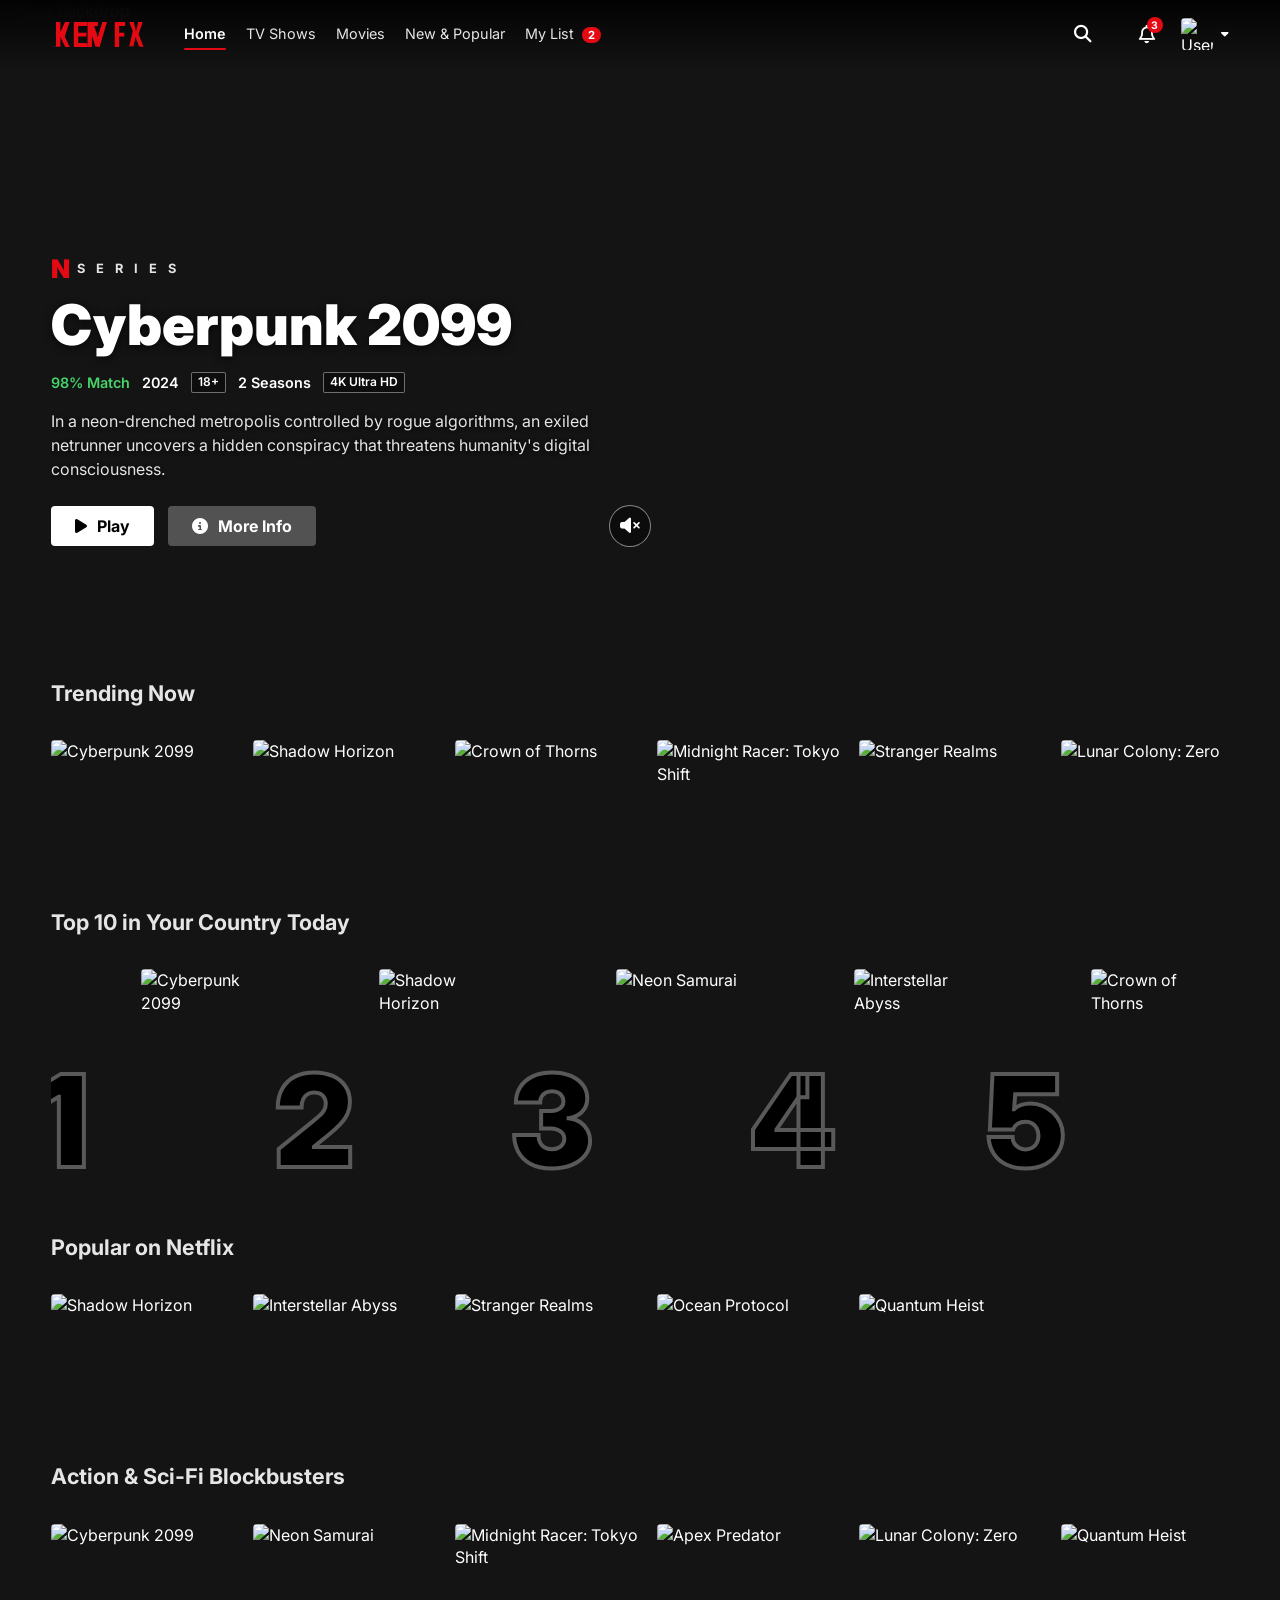
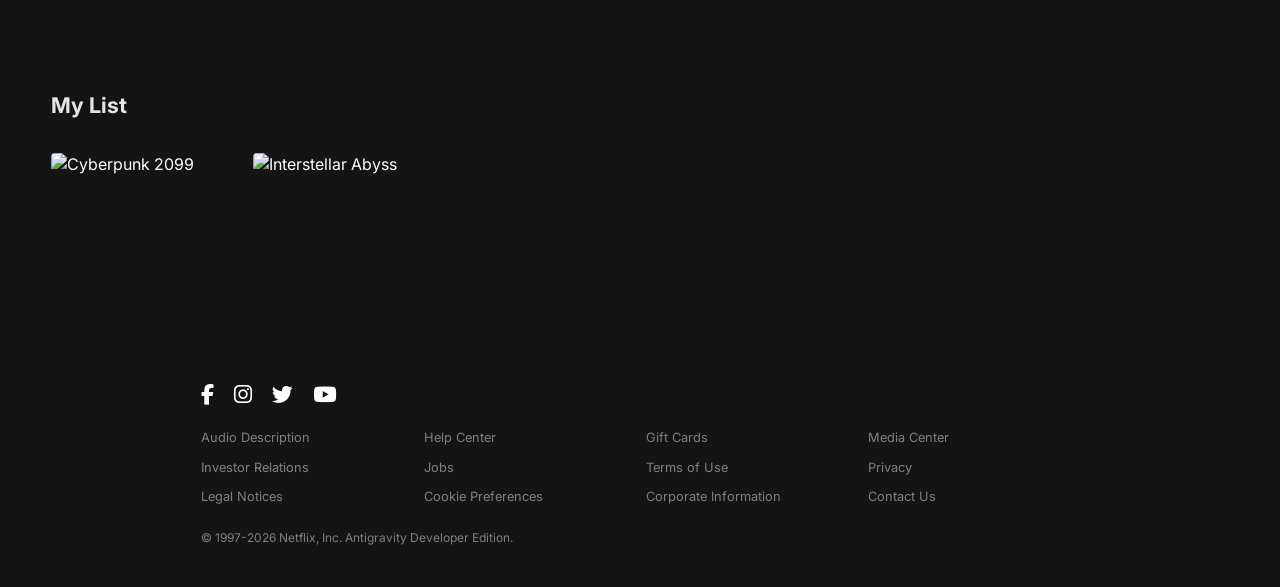
==== Netflix/index.html @ 52d7e874 "clone" ====
<!DOCTYPE html>
<html lang="en">
<head>
    <meta charset="UTF-8">
    <meta name="viewport" content="width=device-width, initial-scale=1.0">
    <title>Netflix Clone - Watch TV Shows Online, Watch Movies Online</title>
    <meta name="description" content="A pixel-perfect, responsive Netflix clone featuring top movies, trending TV shows, interactive hero previews, search, and detailed modal views.">
    <!-- Google Fonts: Inter -->
    <link rel="preconnect" href="https://fonts.googleapis.com">
    <link rel="preconnect" href="https://fonts.gstatic.com" crossorigin>
    <link href="https://fonts.googleapis.com/css2?family=Inter:wght@300;400;500;600;700;800;900&display=swap" rel="stylesheet">
    <!-- FontAwesome 6 Icons -->
    <link rel="stylesheet" href="https://cdnjs.cloudflare.com/ajax/libs/font-awesome/6.5.1/css/all.min.css" integrity="sha512-DTOQO9RWCH3ppGqcWaEA1BIZOC6xxalwEsw9c2QQeAIftl+Vegovlnee1c9QX4TctnWMn13TZye+giMm8e2LwA==" crossorigin="anonymous" referrerpolicy="no-referrer" />
    <link rel="stylesheet" href="style.css">
</head>
<body>

    <!-- Header Navigation -->
    <header class="navbar" id="navbar">
        <div class="navbar-left">
            <!-- Netflix Logo -->
            <a href="#" class="logo-link" id="logoLink">
                <svg class="netflix-logo" viewBox="0 0 111 30" aria-label="Netflix">
                    <path fill="#E50914" d="M105.062 14.28L111 30c-1.75-.25-3.5-.5-5.25-.625L101.438 18l-2.625 11.25c-1.625-.125-3.375-.125-5 0l4.375-18.375L93.75 0h5.625l2.625 11.25L104.625 0h5.5l-5.063 14.28zM76.5 0v30c1.75-.125 3.5-.125 5.25 0V17.5h6.125V13H81.75V4.75h7.25V0H76.5zm-14.875 0l-5.625 18.25L50.375 0h-5.75l8.5 29.375c1.75.125 3.5.25 5.25.5L67.125 0h-5.5zm-17.75 0v30c1.75-.125 3.5-.125 5.25 0V17.5h5.875V13h-5.875V4.75h7.125V0h-12.375zm-16.5 0v30c5.375-.25 10.875 0 16.25.375V25.5c-3.625-.25-7.375-.375-11-.25V17.5h9.875V13h-9.875V4.75h10.875V0h-16.125zM0 30c3.75-.25 7.5-.375 11.25-.25V18.125l5.875 11.75c1.875.125 3.75.375 5.625.625L16.5 17.5 22.25 0h-5.5l-5.5 12.375V0H6v30H0z"/>
                </svg>
            </a>
            
            <!-- Primary Navigation Links -->
            <nav class="nav-links">
                <a href="#" class="nav-item active" data-category="all">Home</a>
                <a href="#" class="nav-item" data-category="tv">TV Shows</a>
                <a href="#" class="nav-item" data-category="movies">Movies</a>
                <a href="#" class="nav-item" data-category="new">New & Popular</a>
                <a href="#" class="nav-item" data-category="mylist">My List <span class="badge-count" id="myListCount">0</span></a>
            </nav>
        </div>

        <div class="navbar-right">
            <!-- Search Bar -->
            <div class="search-box" id="searchBox">
                <button class="search-btn" id="searchBtn" aria-label="Search">
                    <i class="fa-solid fa-magnifying-glass"></i>
                </button>
                <input type="text" class="search-input" id="searchInput" placeholder="Titles, people, genres..." aria-label="Search Input">
                <button class="clear-search-btn" id="clearSearchBtn" aria-label="Clear Search">
                    <i class="fa-solid fa-xmark"></i>
                </button>
            </div>

            <!-- Notifications -->
            <div class="notification-wrapper">
                <button class="icon-btn" id="notificationBtn" aria-label="Notifications">
                    <i class="fa-regular fa-bell"></i>
                    <span class="notification-badge">3</span>
                </button>
                <div class="notification-dropdown" id="notificationDropdown">
                    <div class="notification-header">Latest Releases</div>
                    <div class="notification-item">
                        <img src="https://images.unsplash.com/photo-1536440136628-849c177e76a1?w=100&auto=format&fit=crop&q=80" alt="Thumb">
                        <div class="notification-text">
                            <strong>Cyberpunk 2099</strong>
                            <span>New Season Out Now</span>
                            <small>2 hours ago</small>
                        </div>
                    </div>
                    <div class="notification-item">
                        <img src="https://images.unsplash.com/photo-1518709268805-4e9042af9f23?w=100&auto=format&fit=crop&q=80" alt="Thumb">
                        <div class="notification-text">
                            <strong>Shadow Horizon</strong>
                            <span>Trending #1 Movie Today</span>
                            <small>1 day ago</small>
                        </div>
                    </div>
                    <div class="notification-item">
                        <img src="https://images.unsplash.com/photo-1578632767115-351597cf2477?w=100&auto=format&fit=crop&q=80" alt="Thumb">
                        <div class="notification-text">
                            <strong>Neon Genesis: Legacy</strong>
                            <span>Added to your notifications</span>
                            <small>3 days ago</small>
                        </div>
                    </div>
                </div>
            </div>

            <!-- User Profile Avatar & Dropdown -->
            <div class="profile-wrapper" id="profileWrapper">
                <div class="profile-trigger" id="profileTrigger">
                    <img src="https://upload.wikimedia.org/wikipedia/commons/0/0b/Netflix-avatar.png" alt="User Profile" class="profile-avatar">
                    <i class="fa-solid fa-caret-down dropdown-arrow"></i>
                </div>
                <div class="profile-dropdown" id="profileDropdown">
                    <div class="profile-list">
                        <div class="profile-item">
                            <img src="https://upload.wikimedia.org/wikipedia/commons/0/0b/Netflix-avatar.png" alt="Avatar">
                            <span>Alexander</span>
                        </div>
                        <div class="profile-item">
                            <img src="https://images.unsplash.com/photo-1534528741775-53994a69daeb?w=50&auto=format&fit=crop&q=80" alt="Avatar Kids">
                            <span>Kids</span>
                        </div>
                    </div>
                    <hr class="dropdown-divider">
                    <a href="#" class="dropdown-link"><i class="fa-solid fa-pen"></i> Manage Profiles</a>
                    <a href="#" class="dropdown-link"><i class="fa-solid fa-user"></i> Account</a>
                    <a href="#" class="dropdown-link"><i class="fa-regular fa-circle-question"></i> Help Center</a>
                    <hr class="dropdown-divider">
                    <a href="#" class="dropdown-link text-center signout-link">Sign Out of Netflix</a>
                </div>
            </div>
        </div>
    </header>

    <!-- Main Container -->
    <main class="main-content">
        
        <!-- Hero Featured Banner Section -->
        <section class="hero" id="heroSection">
            <!-- Background Image & Video Overlay -->
            <div class="hero-bg-container">
                <img src="" alt="Hero Backdrop" class="hero-bg-img" id="heroBgImg">
                <video class="hero-video" id="heroVideo" loop muted playsinline></video>
                <div class="hero-vignette"></div>
                <div class="hero-bottom-fade"></div>
            </div>

            <!-- Hero Text Content -->
            <div class="hero-content">
                <div class="hero-series-badge">
                    <span class="n-logo-text">N</span>
                    <span class="series-label">S E R I E S</span>
                </div>
                <h1 class="hero-title" id="heroTitle">Cyberpunk 2099</h1>
                
                <div class="hero-meta">
                    <span class="meta-match" id="heroMatch">98% Match</span>
                    <span class="meta-year" id="heroYear">2024</span>
                    <span class="meta-rating" id="heroRating">18+</span>
                    <span class="meta-duration" id="heroDuration">2 Seasons</span>
                    <span class="meta-quality">4K Ultra HD</span>
                </div>

                <p class="hero-synopsis" id="heroSynopsis">
                    In a neon-drenched metropolis controlled by rogue algorithms, an exiled netrunner uncovers a hidden conspiracy that threatens humanity's digital consciousness.
                </p>

                <div class="hero-actions">
                    <button class="btn btn-play" id="heroPlayBtn">
                        <i class="fa-solid fa-play"></i> Play
                    </button>
                    <button class="btn btn-info" id="heroInfoBtn">
                        <i class="fa-solid fa-circle-info"></i> More Info
                    </button>
                    <button class="btn-sound" id="heroSoundBtn" aria-label="Toggle Sound">
                        <i class="fa-solid fa-volume-xmark" id="heroSoundIcon"></i>
                    </button>
                </div>
            </div>
        </section>

        <!-- Search Results Grid (Hidden by default) -->
        <section class="search-results-container hidden" id="searchResultsSection">
            <h2 class="section-heading">Search Results for "<span id="searchQueryLabel"></span>"</h2>
            <div class="search-grid" id="searchGrid"></div>
            <div class="no-results hidden" id="noResultsMsg">
                <i class="fa-solid fa-film"></i>
                <p>No movies or TV shows found matching your search.</p>
            </div>
        </section>

        <!-- Content Rows Section -->
        <div class="rows-container" id="rowsContainer">
            <!-- Dynamic rows will be inserted here by JavaScript -->
        </div>

    </main>

    <!-- Interactive "More Info" Modal Window -->
    <div class="modal-overlay hidden" id="infoModal">
        <div class="modal-card">
            <button class="modal-close-btn" id="modalCloseBtn" aria-label="Close Modal">
                <i class="fa-solid fa-xmark"></i>
            </button>
            
            <!-- Modal Header Banner -->
            <div class="modal-hero">
                <img src="" alt="Modal Backdrop" class="modal-bg-img" id="modalBgImg">
                <video class="modal-video" id="modalVideo" loop muted playsinline></video>
                <div class="modal-hero-fade"></div>
                <div class="modal-hero-content">
                    <h2 class="modal-title" id="modalTitle">Title</h2>
                    <div class="modal-actions">
                        <button class="btn btn-play" id="modalPlayBtn">
                            <i class="fa-solid fa-play"></i> Play
                        </button>
                        <button class="btn-icon" id="modalAddListBtn" title="Add to My List">
                            <i class="fa-solid fa-plus" id="modalAddListIcon"></i>
                        </button>
                        <button class="btn-icon" id="modalLikeBtn" title="I like this">
                            <i class="fa-regular fa-thumbs-up" id="modalLikeIcon"></i>
                        </button>
                        <button class="btn-sound modal-sound-btn" id="modalSoundBtn">
                            <i class="fa-solid fa-volume-xmark" id="modalSoundIcon"></i>
                        </button>
                    </div>
                </div>
            </div>

            <!-- Modal Body Details -->
            <div class="modal-body">
                <div class="modal-details-grid">
                    <div class="modal-left">
                        <div class="modal-meta-row">
                            <span class="meta-match" id="modalMatch">98% Match</span>
                            <span class="meta-year" id="modalYear">2024</span>
                            <span class="meta-rating" id="modalRating">18+</span>
                            <span class="meta-duration" id="modalDuration">1h 55m</span>
                            <span class="meta-badge">HD</span>
                        </div>
                        <p class="modal-synopsis" id="modalSynopsis">Movie overview description goes here.</p>
                    </div>

                    <div class="modal-right">
                        <div class="modal-info-item">
                            <span class="info-label">Cast:</span>
                            <span class="info-value" id="modalCast">Actor 1, Actor 2</span>
                        </div>
                        <div class="modal-info-item">
                            <span class="info-label">Genres:</span>
                            <span class="info-value" id="modalGenres">Sci-Fi, Thriller</span>
                        </div>
                        <div class="modal-info-item">
                            <span class="info-label">This show is:</span>
                            <span class="info-value" id="modalMood">Mind-bending, Sci-Fi, Action</span>
                        </div>
                    </div>
                </div>

                <!-- Similar Titles Section -->
                <div class="modal-similar-section">
                    <h3 class="similar-title-heading">More Like This</h3>
                    <div class="similar-grid" id="similarGrid"></div>
                </div>
            </div>
        </div>
    </div>

    <!-- Footer -->
    <footer class="footer">
        <div class="footer-socials">
            <a href="#" aria-label="Facebook"><i class="fa-brands fa-facebook-f"></i></a>
            <a href="#" aria-label="Instagram"><i class="fa-brands fa-instagram"></i></a>
            <a href="#" aria-label="Twitter"><i class="fa-brands fa-twitter"></i></a>
            <a href="#" aria-label="YouTube"><i class="fa-brands fa-youtube"></i></a>
        </div>

        <ul class="footer-links">
            <li><a href="#">Audio Description</a></li>
            <li><a href="#">Help Center</a></li>
            <li><a href="#">Gift Cards</a></li>
            <li><a href="#">Media Center</a></li>
            <li><a href="#">Investor Relations</a></li>
            <li><a href="#">Jobs</a></li>
            <li><a href="#">Terms of Use</a></li>
            <li><a href="#">Privacy</a></li>
            <li><a href="#">Legal Notices</a></li>
            <li><a href="#">Cookie Preferences</a></li>
            <li><a href="#">Corporate Information</a></li>
            <li><a href="#">Contact Us</a></li>
        </ul>

        <div class="footer-copyright">
            &copy; 1997-2026 Netflix, Inc. Antigravity Developer Edition.
        </div>
    </footer>

    <script src="script.js"></script>
</body>
</html>
---- Netflix/style.css ----
/* ==========================================================================
   NETFLIX CLONE DESIGN SYSTEM & STYLESHEET
   ========================================================================== */

/* --------------------------------------------------------------------------
   1. CSS VARIABLES & RESET
   -------------------------------------------------------------------------- */
:root {
    --netflix-black: #141414;
    --netflix-red: #E50914;
    --netflix-red-hover: #f40612;
    --card-bg: #181818;
    --card-hover-bg: #262626;
    --text-primary: #FFFFFF;
    --text-secondary: #E5E5E5;
    --text-muted: #808080;
    --btn-gray: rgba(109, 109, 110, 0.7);
    --btn-gray-hover: rgba(109, 109, 110, 0.4);
    --nav-height: 68px;
    --transition-fast: 0.2s cubic-bezier(0.25, 0.46, 0.45, 0.94);
    --transition-normal: 0.3s cubic-bezier(0.25, 0.46, 0.45, 0.94);
    --font-family: 'Inter', -apple-system, BlinkMacSystemFont, 'Segoe UI', Roboto, sans-serif;
}

*, *::before, *::after {
    box-sizing: border-box;
    margin: 0;
    padding: 0;
}

html {
    scroll-behavior: smooth;
    font-size: 16px;
}

body {
    background-color: var(--netflix-black);
    color: var(--text-primary);
    font-family: var(--font-family);
    -webkit-font-smoothing: antialiased;
    -moz-osx-font-smoothing: grayscale;
    overflow-x: hidden;
    line-height: 1.4;
}

/* Custom Scrollbar */
::-webkit-scrollbar {
    width: 8px;
    height: 8px;
}
::-webkit-scrollbar-track {
    background: #141414;
}
::-webkit-scrollbar-thumb {
    background: #333333;
    border-radius: 4px;
}
::-webkit-scrollbar-thumb:hover {
    background: #555555;
}

/* Utility Utility Classes */
.hidden {
    display: none !important;
}

a {
    color: inherit;
    text-decoration: none;
}

button {
    font-family: inherit;
    cursor: pointer;
    border: none;
    outline: none;
    background: none;
}

/* --------------------------------------------------------------------------
   2. STICKY HEADER NAVIGATION
   -------------------------------------------------------------------------- */
.navbar {
    position: fixed;
    top: 0;
    left: 0;
    right: 0;
    height: var(--nav-height);
    padding: 0 4%;
    display: flex;
    align-items: center;
    justify-content: space-between;
    z-index: 1000;
    background: linear-gradient(180deg, rgba(0, 0, 0, 0.85) 0%, rgba(0, 0, 0, 0) 100%);
    transition: background-color var(--transition-normal);
}

.navbar.scrolled {
    background-color: var(--netflix-black);
    box-shadow: 0 2px 10px rgba(0, 0, 0, 0.8);
}

.navbar-left {
    display: flex;
    align-items: center;
    gap: 40px;
}

.netflix-logo {
    height: 25px;
    width: auto;
    display: block;
    transition: transform var(--transition-fast);
}

.netflix-logo:hover {
    transform: scale(1.03);
}

.nav-links {
    display: flex;
    align-items: center;
    gap: 20px;
}

.nav-item {
    font-size: 0.9rem;
    color: var(--text-secondary);
    font-weight: 400;
    transition: color var(--transition-fast);
    position: relative;
}

.nav-item:hover, .nav-item.active {
    color: var(--text-primary);
    font-weight: 600;
}

.nav-item.active::after {
    content: '';
    position: absolute;
    bottom: -6px;
    left: 0;
    right: 0;
    height: 2px;
    background-color: var(--netflix-red);
    border-radius: 2px;
}

.badge-count {
    background-color: var(--netflix-red);
    color: var(--text-primary);
    font-size: 0.7rem;
    font-weight: 700;
    padding: 1px 6px;
    border-radius: 10px;
    margin-left: 4px;
}

/* Navbar Right Actions */
.navbar-right {
    display: flex;
    align-items: center;
    gap: 22px;
}

/* Search Box */
.search-box {
    display: flex;
    align-items: center;
    background: transparent;
    border: 1px solid transparent;
    padding: 4px 8px;
    border-radius: 4px;
    transition: all var(--transition-normal);
    position: relative;
}

.search-box.active {
    background: rgba(0, 0, 0, 0.85);
    border-color: rgba(255, 255, 255, 0.8);
    width: 250px;
}

.search-btn {
    color: var(--text-primary);
    font-size: 1.1rem;
    display: flex;
    align-items: center;
    justify-content: center;
    padding: 4px;
}

.search-input {
    background: transparent;
    border: none;
    outline: none;
    color: var(--text-primary);
    font-size: 0.85rem;
    width: 0;
    opacity: 0;
    transition: width var(--transition-normal), opacity var(--transition-normal);
    margin-left: 8px;
}

.search-box.active .search-input {
    width: 170px;
    opacity: 1;
}

.clear-search-btn {
    color: var(--text-muted);
    font-size: 0.9rem;
    display: none;
    padding: 4px;
}

.search-box.active .clear-search-btn.show {
    display: flex;
}

/* Notifications Dropdown */
.notification-wrapper {
    position: relative;
}

.icon-btn {
    color: var(--text-primary);
    font-size: 1.15rem;
    position: relative;
    padding: 4px;
    transition: color var(--transition-fast);
}

.icon-btn:hover {
    color: var(--text-secondary);
}

.notification-badge {
    position: absolute;
    top: -2px;
    right: -4px;
    background-color: var(--netflix-red);
    color: #fff;
    font-size: 0.65rem;
    font-weight: 700;
    width: 16px;
    height: 16px;
    border-radius: 50%;
    display: flex;
    align-items: center;
    justify-content: center;
}

.notification-dropdown {
    position: absolute;
    top: 38px;
    right: 0;
    width: 320px;
    background: rgba(18, 18, 18, 0.95);
    backdrop-filter: blur(10px);
    border: 1px solid rgba(255, 255, 255, 0.15);
    border-radius: 4px;
    display: none;
    flex-direction: column;
    z-index: 1001;
    box-shadow: 0 8px 24px rgba(0,0,0,0.9);
}

.notification-wrapper:hover .notification-dropdown,
.notification-dropdown.active {
    display: flex;
}

.notification-header {
    padding: 12px 16px;
    font-size: 0.85rem;
    font-weight: 700;
    border-bottom: 1px solid rgba(255, 255, 255, 0.1);
    color: var(--text-secondary);
}

.notification-item {
    display: flex;
    align-items: center;
    gap: 12px;
    padding: 12px 16px;
    border-bottom: 1px solid rgba(255, 255, 255, 0.05);
    transition: background var(--transition-fast);
    cursor: pointer;
}

.notification-item:hover {
    background: rgba(255, 255, 255, 0.08);
}

.notification-item img {
    width: 60px;
    height: 35px;
    object-fit: cover;
    border-radius: 4px;
}

.notification-text {
    display: flex;
    flex-direction: column;
    font-size: 0.8rem;
}

.notification-text strong {
    color: var(--text-primary);
}

.notification-text span {
    color: var(--text-secondary);
    font-size: 0.75rem;
}

.notification-text small {
    color: var(--text-muted);
    font-size: 0.7rem;
    margin-top: 2px;
}

/* User Profile Wrapper */
.profile-wrapper {
    position: relative;
    cursor: pointer;
}

.profile-trigger {
    display: flex;
    align-items: center;
    gap: 8px;
}

.profile-avatar {
    width: 32px;
    height: 32px;
    border-radius: 4px;
    object-fit: cover;
}

.dropdown-arrow {
    color: var(--text-primary);
    font-size: 0.75rem;
    transition: transform var(--transition-fast);
}

.profile-wrapper:hover .dropdown-arrow {
    transform: rotate(180deg);
}

.profile-dropdown {
    position: absolute;
    top: 42px;
    right: 0;
    width: 200px;
    background: rgba(18, 18, 18, 0.96);
    backdrop-filter: blur(10px);
    border: 1px solid rgba(255, 255, 255, 0.15);
    border-radius: 4px;
    padding: 12px 0;
    display: none;
    flex-direction: column;
    z-index: 1001;
    box-shadow: 0 8px 24px rgba(0,0,0,0.9);
}

.profile-wrapper:hover .profile-dropdown {
    display: flex;
}

.profile-list {
    display: flex;
    flex-direction: column;
    gap: 8px;
    padding: 0 16px 8px 16px;
}

.profile-item {
    display: flex;
    align-items: center;
    gap: 10px;
    font-size: 0.85rem;
}

.profile-item img {
    width: 28px;
    height: 28px;
    border-radius: 4px;
}

.dropdown-divider {
    border: none;
    border-top: 1px solid rgba(255, 255, 255, 0.15);
    margin: 8px 0;
}

.dropdown-link {
    padding: 8px 16px;
    font-size: 0.85rem;
    color: var(--text-secondary);
    display: flex;
    align-items: center;
    gap: 10px;
    transition: background var(--transition-fast), color var(--transition-fast);
}

.dropdown-link:hover {
    background: rgba(255, 255, 255, 0.08);
    color: var(--text-primary);
}

.signout-link {
    justify-content: center;
    font-weight: 500;
}


/* --------------------------------------------------------------------------
   3. HERO FEATURED SECTION
   -------------------------------------------------------------------------- */
.hero {
    position: relative;
    height: 82vh;
    min-height: 550px;
    width: 100%;
    display: flex;
    align-items: center;
    padding: 0 4%;
    margin-bottom: -60px;
    z-index: 10;
}

.hero-bg-container {
    position: absolute;
    top: 0;
    left: 0;
    width: 100%;
    height: 100%;
    overflow: hidden;
}

.hero-bg-img, .hero-video {
    width: 100%;
    height: 100%;
    object-fit: cover;
    position: absolute;
    top: 0;
    left: 0;
    transition: opacity 0.5s ease;
}

.hero-video {
    opacity: 0;
}

.hero-video.playing {
    opacity: 1;
}

.hero-vignette {
    position: absolute;
    top: 0;
    left: 0;
    width: 100%;
    height: 100%;
    background: radial-gradient(circle at 75% 30%, transparent 20%, rgba(20, 20, 20, 0.4) 60%, rgba(20, 20, 20, 0.95) 100%),
                linear-gradient(90deg, rgba(20, 20, 20, 0.9) 0%, rgba(20, 20, 20, 0.4) 40%, transparent 80%);
}

.hero-bottom-fade {
    position: absolute;
    bottom: 0;
    left: 0;
    width: 100%;
    height: 180px;
    background: linear-gradient(180deg, transparent 0%, rgba(20, 20, 20, 0.6) 50%, var(--netflix-black) 100%);
}

/* Hero Content Box */
.hero-content {
    position: relative;
    z-index: 20;
    max-width: 600px;
    margin-top: 60px;
}

.hero-series-badge {
    display: flex;
    align-items: center;
    gap: 8px;
    margin-bottom: 8px;
}

.n-logo-text {
    color: var(--netflix-red);
    font-size: 1.6rem;
    font-weight: 900;
    letter-spacing: -1px;
}

.series-label {
    color: var(--text-secondary);
    font-size: 0.8rem;
    font-weight: 700;
    letter-spacing: 4px;
}

.hero-title {
    font-size: 3.5rem;
    font-weight: 900;
    line-height: 1.1;
    margin-bottom: 16px;
    text-shadow: 0 2px 10px rgba(0, 0, 0, 0.7);
}

.hero-meta {
    display: flex;
    align-items: center;
    gap: 12px;
    font-size: 0.9rem;
    font-weight: 600;
    margin-bottom: 16px;
}

.meta-match {
    color: #46d369;
}

.meta-rating, .meta-quality, .meta-badge {
    border: 1px solid rgba(255, 255, 255, 0.4);
    padding: 1px 6px;
    font-size: 0.75rem;
    border-radius: 2px;
    background: rgba(0,0,0,0.3);
}

.hero-synopsis {
    font-size: 1rem;
    color: var(--text-secondary);
    line-height: 1.5;
    margin-bottom: 24px;
    display: -webkit-box;
    -webkit-line-clamp: 3;
    line-clamp: 3;
    -webkit-box-orient: vertical;
    overflow: hidden;
    text-shadow: 0 1px 4px rgba(0, 0, 0, 0.8);
}

/* Action Buttons */
.hero-actions {
    display: flex;
    align-items: center;
    gap: 14px;
}

.btn {
    display: inline-flex;
    align-items: center;
    gap: 10px;
    padding: 10px 24px;
    font-size: 1rem;
    font-weight: 700;
    border-radius: 4px;
    transition: all var(--transition-fast);
}

.btn-play {
    background-color: var(--text-primary);
    color: #000000;
}

.btn-play:hover {
    background-color: rgba(255, 255, 255, 0.75);
    transform: scale(1.03);
}

.btn-info {
    background-color: var(--btn-gray);
    color: var(--text-primary);
}

.btn-info:hover {
    background-color: var(--btn-gray-hover);
    transform: scale(1.03);
}

.btn-sound {
    width: 42px;
    height: 42px;
    border-radius: 50%;
    border: 1px solid rgba(255, 255, 255, 0.5);
    background: rgba(0, 0, 0, 0.4);
    color: var(--text-primary);
    display: flex;
    align-items: center;
    justify-content: center;
    font-size: 1.1rem;
    margin-left: auto;
    transition: all var(--transition-fast);
}

.btn-sound:hover {
    border-color: var(--text-primary);
    background: rgba(0, 0, 0, 0.7);
}


/* --------------------------------------------------------------------------
   4. CONTENT ROWS & CAROUSEL SLIDERS
   -------------------------------------------------------------------------- */
.rows-container {
    position: relative;
    z-index: 20;
    padding-bottom: 60px;
    display: flex;
    flex-direction: column;
    gap: 40px;
}

.content-row {
    padding: 0 4%;
    position: relative;
}

.row-header {
    display: flex;
    align-items: center;
    gap: 10px;
    margin-bottom: 12px;
}

.row-title {
    font-size: 1.35rem;
    font-weight: 700;
    color: var(--text-secondary);
    transition: color var(--transition-fast);
    cursor: pointer;
}

.row-header:hover .row-title {
    color: var(--text-primary);
}

.row-header-arrow {
    color: #54b9c5;
    font-size: 0.85rem;
    opacity: 0;
    transform: translateX(-5px);
    transition: all var(--transition-fast);
}

.row-header:hover .row-header-arrow {
    opacity: 1;
    transform: translateX(0);
}

/* Slider Wrapper */
.slider-wrapper {
    position: relative;
    margin: 0 -4%;
    padding: 0 4%;
}

.slider-container {
    display: flex;
    gap: 12px;
    overflow-x: scroll;
    scroll-behavior: smooth;
    padding: 20px 0;
    scrollbar-width: none; /* Firefox */
}

.slider-container::-webkit-scrollbar {
    display: none; /* Chrome/Safari */
}

/* Carousel Navigation Arrows */
.carousel-arrow {
    position: absolute;
    top: 50%;
    transform: translateY(-50%);
    width: 48px;
    height: calc(100% - 40px);
    background: rgba(20, 20, 20, 0.6);
    color: var(--text-primary);
    font-size: 1.8rem;
    display: flex;
    align-items: center;
    justify-content: center;
    z-index: 40;
    opacity: 0;
    transition: opacity var(--transition-fast), background var(--transition-fast);
    border-radius: 4px;
}

.slider-wrapper:hover .carousel-arrow {
    opacity: 1;
}

.carousel-arrow:hover {
    background: rgba(20, 20, 20, 0.9);
}

.carousel-arrow.left {
    left: 0;
}

.carousel-arrow.right {
    right: 0;
}


/* Movie Cards */
.movie-card {
    flex: 0 0 calc(16.666% - 10px);
    min-width: 190px;
    position: relative;
    border-radius: 4px;
    cursor: pointer;
    transition: transform var(--transition-normal), box-shadow var(--transition-normal);
    transform-origin: center center;
}

.movie-card:hover {
    transform: scale(1.08);
    z-index: 50;
    box-shadow: 0 10px 25px rgba(0, 0, 0, 0.9);
}

.card-poster {
    width: 100%;
    aspect-ratio: 16/9;
    object-fit: cover;
    border-radius: 4px;
    display: block;
}

.card-poster.portrait {
    aspect-ratio: 2/3;
}

/* Hover Preview overlay inside card */
.card-hover-overlay {
    position: absolute;
    bottom: 0;
    left: 0;
    right: 0;
    background: linear-gradient(180deg, transparent 0%, rgba(24, 24, 24, 0.95) 70%, var(--card-bg) 100%);
    padding: 12px;
    border-bottom-left-radius: 4px;
    border-bottom-right-radius: 4px;
    opacity: 0;
    pointer-events: none;
    transition: opacity var(--transition-fast);
    display: flex;
    flex-direction: column;
    gap: 8px;
}

.movie-card:hover .card-hover-overlay {
    opacity: 1;
    pointer-events: auto;
}

.card-actions {
    display: flex;
    align-items: center;
    gap: 8px;
}

.card-btn {
    width: 32px;
    height: 32px;
    border-radius: 50%;
    display: flex;
    align-items: center;
    justify-content: center;
    font-size: 0.85rem;
    transition: all var(--transition-fast);
}

.card-btn-play {
    background-color: var(--text-primary);
    color: #000;
}

.card-btn-play:hover {
    background-color: rgba(255,255,255,0.8);
}

.card-btn-icon {
    border: 1px solid rgba(255, 255, 255, 0.5);
    background: rgba(42, 42, 42, 0.6);
    color: var(--text-primary);
}

.card-btn-icon:hover {
    border-color: var(--text-primary);
    background: rgba(255, 255, 255, 0.2);
}

.card-btn-info {
    margin-left: auto;
}

.card-meta-line {
    display: flex;
    align-items: center;
    gap: 8px;
    font-size: 0.75rem;
    font-weight: 600;
}

.card-tags {
    display: flex;
    flex-wrap: wrap;
    gap: 4px;
}

.card-tag {
    font-size: 0.65rem;
    color: var(--text-secondary);
}

.card-tag::after {
    content: " •";
}

.card-tag:last-child::after {
    content: "";
}

/* TOP 10 CARD SPECIAL STYLING */
.top10-card {
    display: flex;
    align-items: center;
    flex: 0 0 calc(20% - 10px);
    min-width: 220px;
    position: relative;
}

.top10-number {
    font-size: 8rem;
    font-weight: 900;
    line-height: 0.8;
    color: #000;
    -webkit-text-stroke: 4px #595959;
    text-stroke: 4px #595959;
    position: absolute;
    left: -15px;
    bottom: 0;
    z-index: 10;
    user-select: none;
}

.top10-card .card-poster {
    width: 60%;
    margin-left: auto;
    aspect-ratio: 2/3;
    z-index: 20;
}


/* --------------------------------------------------------------------------
   5. SEARCH RESULTS GRID
   -------------------------------------------------------------------------- */
.search-results-container {
    padding: 100px 4% 60px 4%;
    min-height: 70vh;
}

.section-heading {
    font-size: 1.5rem;
    font-weight: 700;
    margin-bottom: 24px;
    color: var(--text-primary);
}

.search-grid {
    display: grid;
    grid-template-columns: repeat(auto-fill, minmax(200px, 1fr));
    gap: 20px;
}

.no-results {
    display: flex;
    flex-direction: column;
    align-items: center;
    justify-content: center;
    padding: 80px 0;
    color: var(--text-muted);
    gap: 16px;
}

.no-results i {
    font-size: 3rem;
}


/* --------------------------------------------------------------------------
   6. INTERACTIVE MORE INFO MODAL
   -------------------------------------------------------------------------- */
.modal-overlay {
    position: fixed;
    top: 0;
    left: 0;
    width: 100vw;
    height: 100vh;
    background: rgba(0, 0, 0, 0.75);
    backdrop-filter: blur(8px);
    z-index: 2000;
    display: flex;
    justify-content: center;
    align-items: flex-start;
    overflow-y: auto;
    padding: 30px 16px;
    animation: fadeIn 0.3s ease;
}

@keyframes fadeIn {
    from { opacity: 0; }
    to { opacity: 1; }
}

.modal-card {
    position: relative;
    width: 100%;
    max-width: 850px;
    background-color: var(--card-bg);
    border-radius: 8px;
    overflow: hidden;
    box-shadow: 0 16px 40px rgba(0, 0, 0, 0.95);
    margin: auto;
    animation: scaleUp 0.3s cubic-bezier(0.175, 0.885, 0.32, 1.275);
}

@keyframes scaleUp {
    from { transform: scale(0.9); opacity: 0; }
    to { transform: scale(1); opacity: 1; }
}

.modal-close-btn {
    position: absolute;
    top: 16px;
    right: 16px;
    width: 36px;
    height: 36px;
    border-radius: 50%;
    background: rgba(24, 24, 24, 0.7);
    color: var(--text-primary);
    font-size: 1.2rem;
    display: flex;
    align-items: center;
    justify-content: center;
    z-index: 100;
    transition: background var(--transition-fast);
}

.modal-close-btn:hover {
    background: rgba(255, 255, 255, 0.3);
}

/* Modal Hero Banner */
.modal-hero {
    position: relative;
    height: 400px;
    width: 100%;
    overflow: hidden;
}

.modal-bg-img, .modal-video {
    width: 100%;
    height: 100%;
    object-fit: cover;
    position: absolute;
    top: 0;
    left: 0;
}

.modal-video {
    opacity: 0;
    transition: opacity 0.5s ease;
}

.modal-video.playing {
    opacity: 1;
}

.modal-hero-fade {
    position: absolute;
    bottom: 0;
    left: 0;
    width: 100%;
    height: 150px;
    background: linear-gradient(180deg, transparent 0%, var(--card-bg) 100%);
}

.modal-hero-content {
    position: absolute;
    bottom: 30px;
    left: 40px;
    right: 40px;
    z-index: 10;
}

.modal-title {
    font-size: 2.5rem;
    font-weight: 800;
    margin-bottom: 16px;
    text-shadow: 0 2px 8px rgba(0,0,0,0.8);
}

.modal-actions {
    display: flex;
    align-items: center;
    gap: 12px;
}

.btn-icon {
    width: 42px;
    height: 42px;
    border-radius: 50%;
    border: 2px solid rgba(255, 255, 255, 0.6);
    background: rgba(42, 42, 42, 0.6);
    color: var(--text-primary);
    display: flex;
    align-items: center;
    justify-content: center;
    font-size: 1.1rem;
    transition: all var(--transition-fast);
}

.btn-icon:hover {
    border-color: var(--text-primary);
    background: rgba(255, 255, 255, 0.2);
}

.modal-sound-btn {
    margin-left: auto;
}

/* Modal Body */
.modal-body {
    padding: 20px 40px 40px 40px;
}

.modal-details-grid {
    display: grid;
    grid-template-columns: 2fr 1fr;
    gap: 40px;
    margin-bottom: 40px;
}

.modal-meta-row {
    display: flex;
    align-items: center;
    gap: 12px;
    font-size: 0.95rem;
    font-weight: 600;
    margin-bottom: 16px;
}

.modal-synopsis {
    font-size: 1rem;
    color: var(--text-secondary);
    line-height: 1.6;
}

.modal-right {
    display: flex;
    flex-direction: column;
    gap: 12px;
    font-size: 0.85rem;
}

.modal-info-item {
    line-height: 1.4;
}

.info-label {
    color: var(--text-muted);
}

.info-value {
    color: var(--text-primary);
}

/* Similar Titles Grid */
.modal-similar-section {
    border-top: 1px solid rgba(255, 255, 255, 0.1);
    padding-top: 24px;
}

.similar-title-heading {
    font-size: 1.4rem;
    font-weight: 700;
    margin-bottom: 20px;
}

.similar-grid {
    display: grid;
    grid-template-columns: repeat(3, 1fr);
    gap: 20px;
}

.similar-card {
    background: var(--card-hover-bg);
    border-radius: 6px;
    overflow: hidden;
    cursor: pointer;
    transition: transform var(--transition-fast);
}

.similar-card:hover {
    transform: scale(1.03);
}

.similar-poster {
    width: 100%;
    aspect-ratio: 16/9;
    object-fit: cover;
}

.similar-info {
    padding: 12px;
    display: flex;
    flex-direction: column;
    gap: 8px;
}

.similar-header {
    display: flex;
    justify-content: space-between;
    align-items: center;
}

.similar-match {
    color: #46d369;
    font-weight: 700;
    font-size: 0.85rem;
}

.similar-title-text {
    font-size: 0.95rem;
    font-weight: 700;
}

.similar-desc {
    font-size: 0.8rem;
    color: var(--text-secondary);
    display: -webkit-box;
    -webkit-line-clamp: 3;
    line-clamp: 3;
    -webkit-box-orient: vertical;
    overflow: hidden;
}


/* --------------------------------------------------------------------------
   7. FOOTER STYLING
   -------------------------------------------------------------------------- */
.footer {
    max-width: 980px;
    margin: 40px auto 0 auto;
    padding: 0 4% 40px 4%;
    color: var(--text-muted);
    font-size: 0.8rem;
}

.footer-socials {
    display: flex;
    gap: 20px;
    font-size: 1.3rem;
    margin-bottom: 20px;
    color: var(--text-primary);
}

.footer-socials a:hover {
    color: var(--text-muted);
}

.footer-links {
    list-style: none;
    display: grid;
    grid-template-columns: repeat(4, 1fr);
    gap: 12px;
    margin-bottom: 24px;
}

.footer-links a:hover {
    text-decoration: underline;
}

.footer-copyright {
    font-size: 0.75rem;
    margin-top: 16px;
}


/* --------------------------------------------------------------------------
   8. RESPONSIVE MEDIA QUERIES
   -------------------------------------------------------------------------- */
@media (max-width: 1100px) {
    .movie-card {
        flex: 0 0 calc(25% - 10px);
    }
    .top10-card {
        flex: 0 0 calc(33.33% - 10px);
    }
}

@media (max-width: 850px) {
    .nav-links {
        display: none; /* Can be toggled or condensed */
    }
    .hero-title {
        font-size: 2.4rem;
    }
    .hero-synopsis {
        font-size: 0.9rem;
    }
    .movie-card {
        flex: 0 0 calc(33.33% - 10px);
    }
    .top10-card {
        flex: 0 0 calc(50% - 10px);
    }
    .modal-details-grid {
        grid-template-columns: 1fr;
        gap: 20px;
    }
    .similar-grid {
        grid-template-columns: repeat(2, 1fr);
    }
    .footer-links {
        grid-template-columns: repeat(2, 1fr);
    }
}

@media (max-width: 550px) {
    .navbar {
        padding: 0 3%;
    }
    .search-box.active {
        width: 180px;
    }
    .search-box.active .search-input {
        width: 110px;
    }
    .hero {
        height: 65vh;
        min-height: 420px;
    }
    .hero-title {
        font-size: 1.8rem;
    }
    .hero-actions .btn {
        padding: 8px 16px;
        font-size: 0.85rem;
    }
    .movie-card {
        flex: 0 0 calc(50% - 10px);
        min-width: 140px;
    }
    .top10-card {
        flex: 0 0 calc(80% - 10px);
    }
    .top10-number {
        font-size: 6rem;
    }
    .similar-grid {
        grid-template-columns: 1fr;
    }
    .modal-body {
        padding: 20px;
    }
    .modal-hero-content {
        left: 20px;
        right: 20px;
    }
}
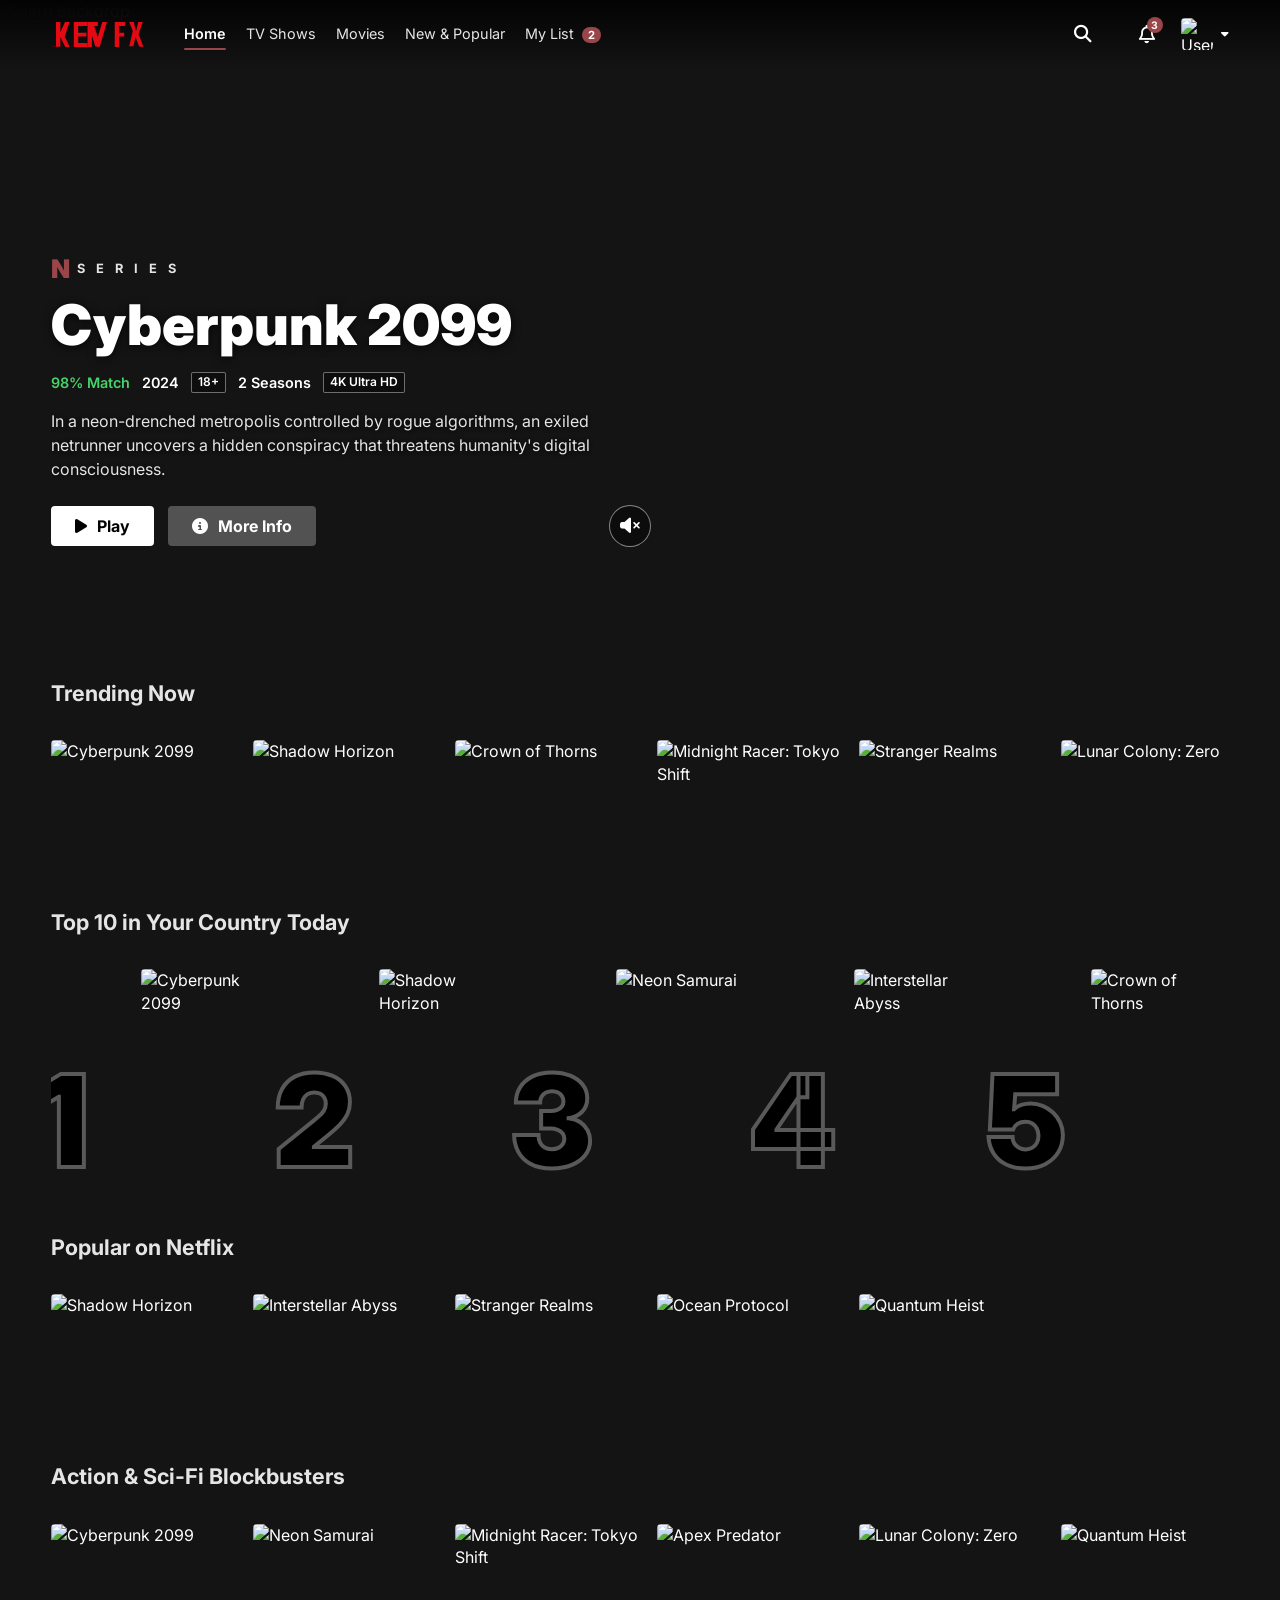
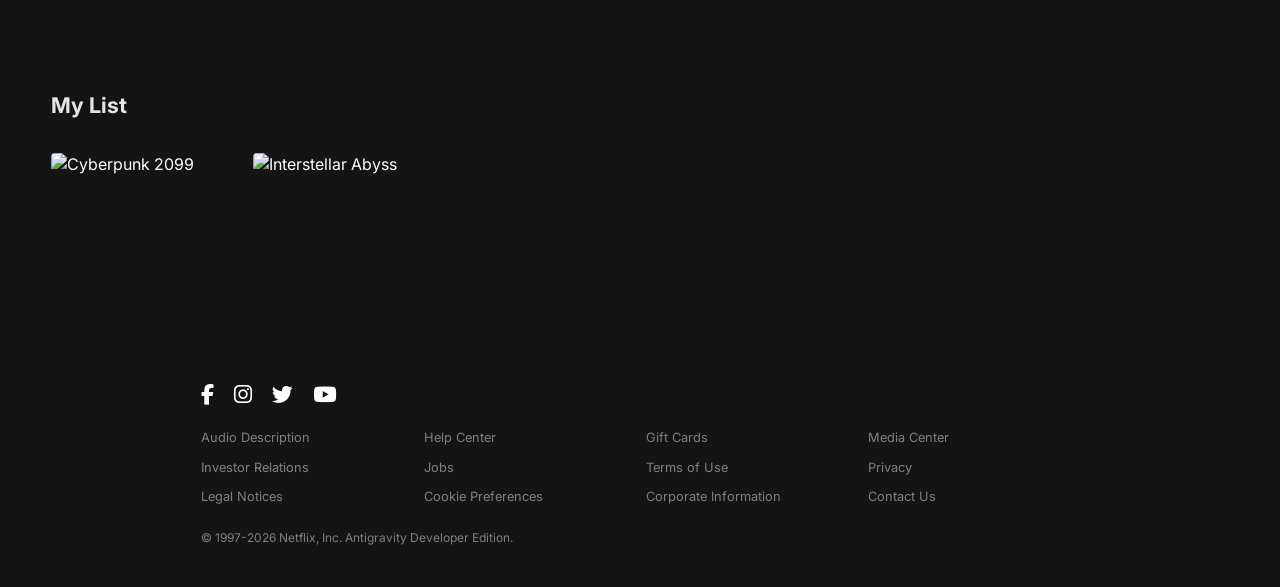
==== commit 282dc5dd: "code" ====
--- a/Netflix/index.html
+++ b/Netflix/index.html
@@ -47,7 +47,7 @@
                 </button>
             </div>
 
-            <!-- Notifications -->
+            
             <div class="notification-wrapper">
                 <button class="icon-btn" id="notificationBtn" aria-label="Notifications">
                     <i class="fa-regular fa-bell"></i>
@@ -210,7 +210,7 @@
                 <div class="modal-details-grid">
                     <div class="modal-left">
                         <div class="modal-meta-row">
-                            <span class="meta-match" id="modalMatch">98% Match</span>
+                            <span class="meta-match" id="modalMatch">99% Match</span>
                             <span class="meta-year" id="modalYear">2024</span>
                             <span class="meta-rating" id="modalRating">18+</span>
                             <span class="meta-duration" id="modalDuration">1h 55m</span>
--- a/Netflix/style.css
+++ b/Netflix/style.css
@@ -1,14 +1,7 @@
-/* ==========================================================================
-   NETFLIX CLONE DESIGN SYSTEM & STYLESHEET
-   ========================================================================== */
-
-/* --------------------------------------------------------------------------
-   1. CSS VARIABLES & RESET
-   -------------------------------------------------------------------------- */
 :root {
     --netflix-black: #141414;
-    --netflix-red: #E50914;
-    --netflix-red-hover: #f40612;
+    --netflix-red: #99464a;
+    --netflix-red-hover: #c24147;
     --card-bg: #181818;
     --card-hover-bg: #262626;
     --text-primary: #FFFFFF;
@@ -21,7 +14,6 @@
     --transition-normal: 0.3s cubic-bezier(0.25, 0.46, 0.45, 0.94);
     --font-family: 'Inter', -apple-system, BlinkMacSystemFont, 'Segoe UI', Roboto, sans-serif;
 }
-
 *, *::before, *::after {
     box-sizing: border-box;
     margin: 0;
@@ -77,9 +69,6 @@
     background: none;
 }
 
-/* --------------------------------------------------------------------------
-   2. STICKY HEADER NAVIGATION
-   -------------------------------------------------------------------------- */
 .navbar {
     position: fixed;
     top: 0;
